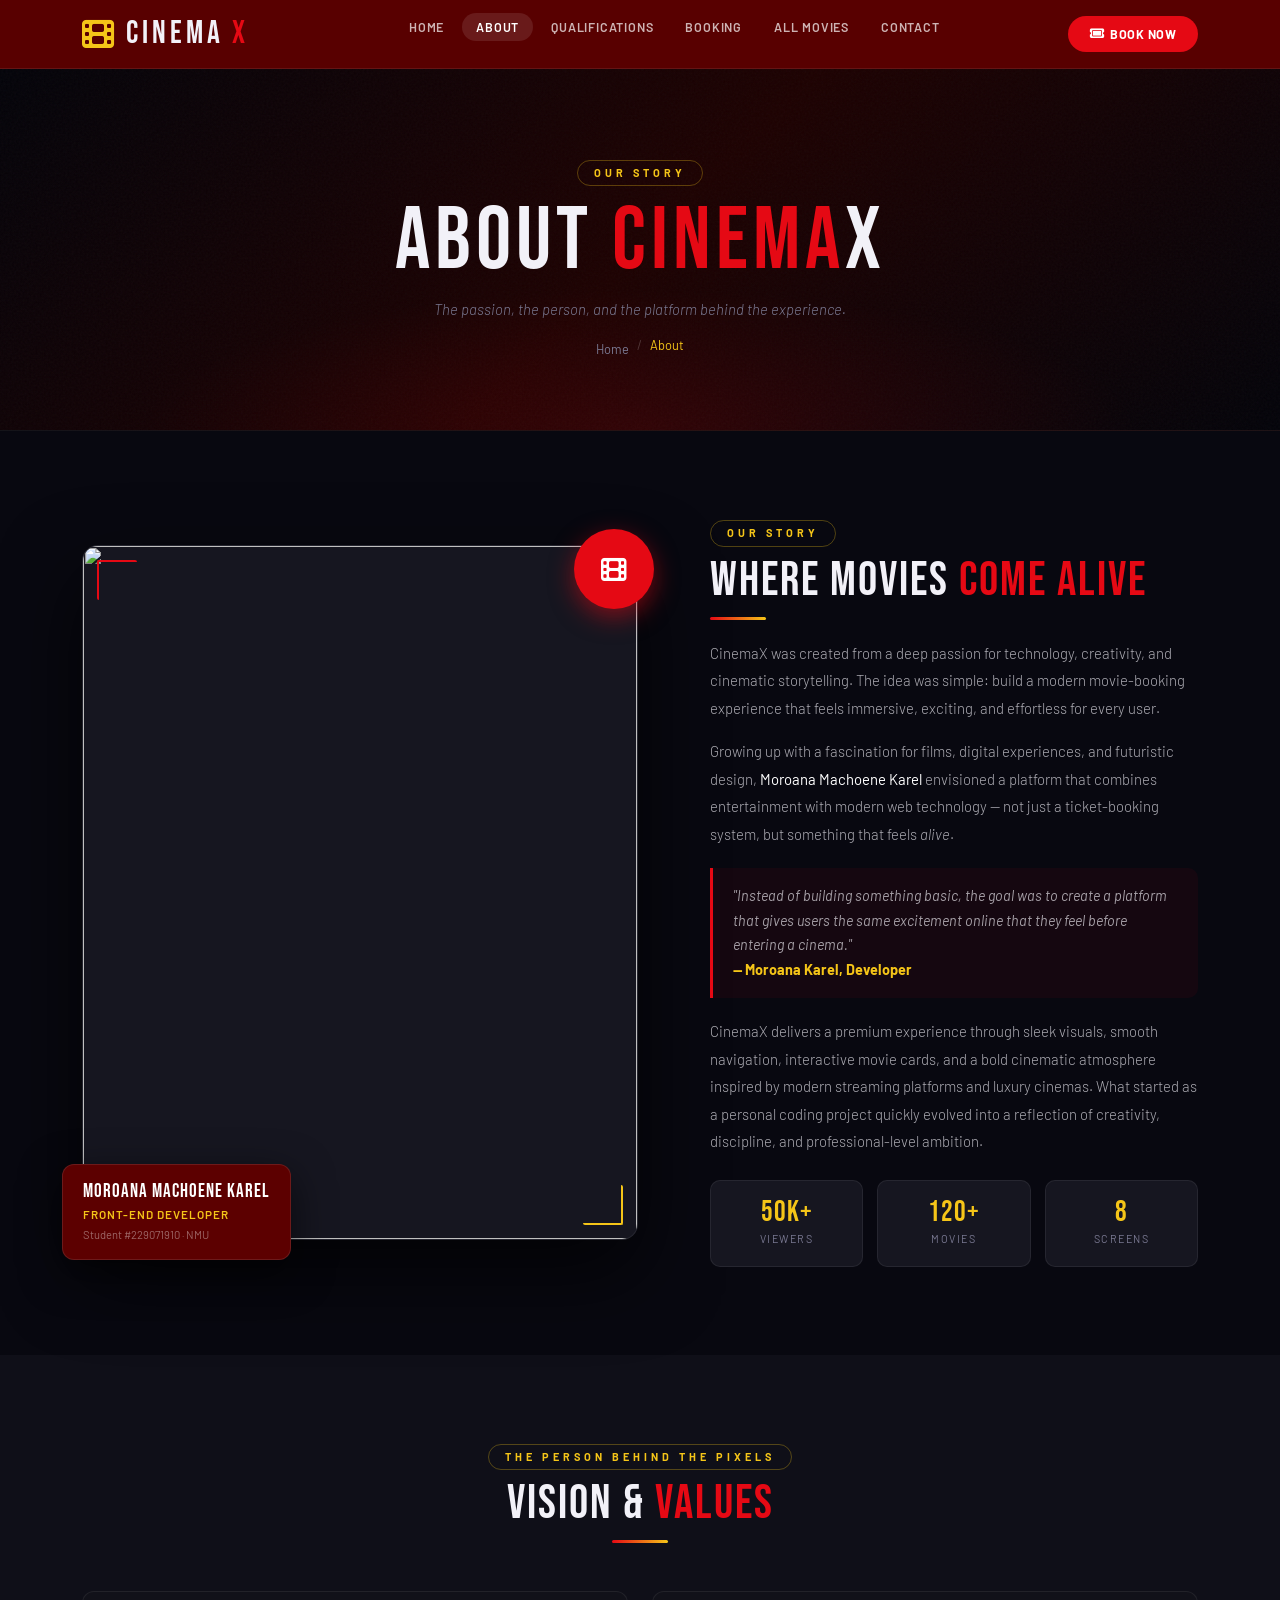
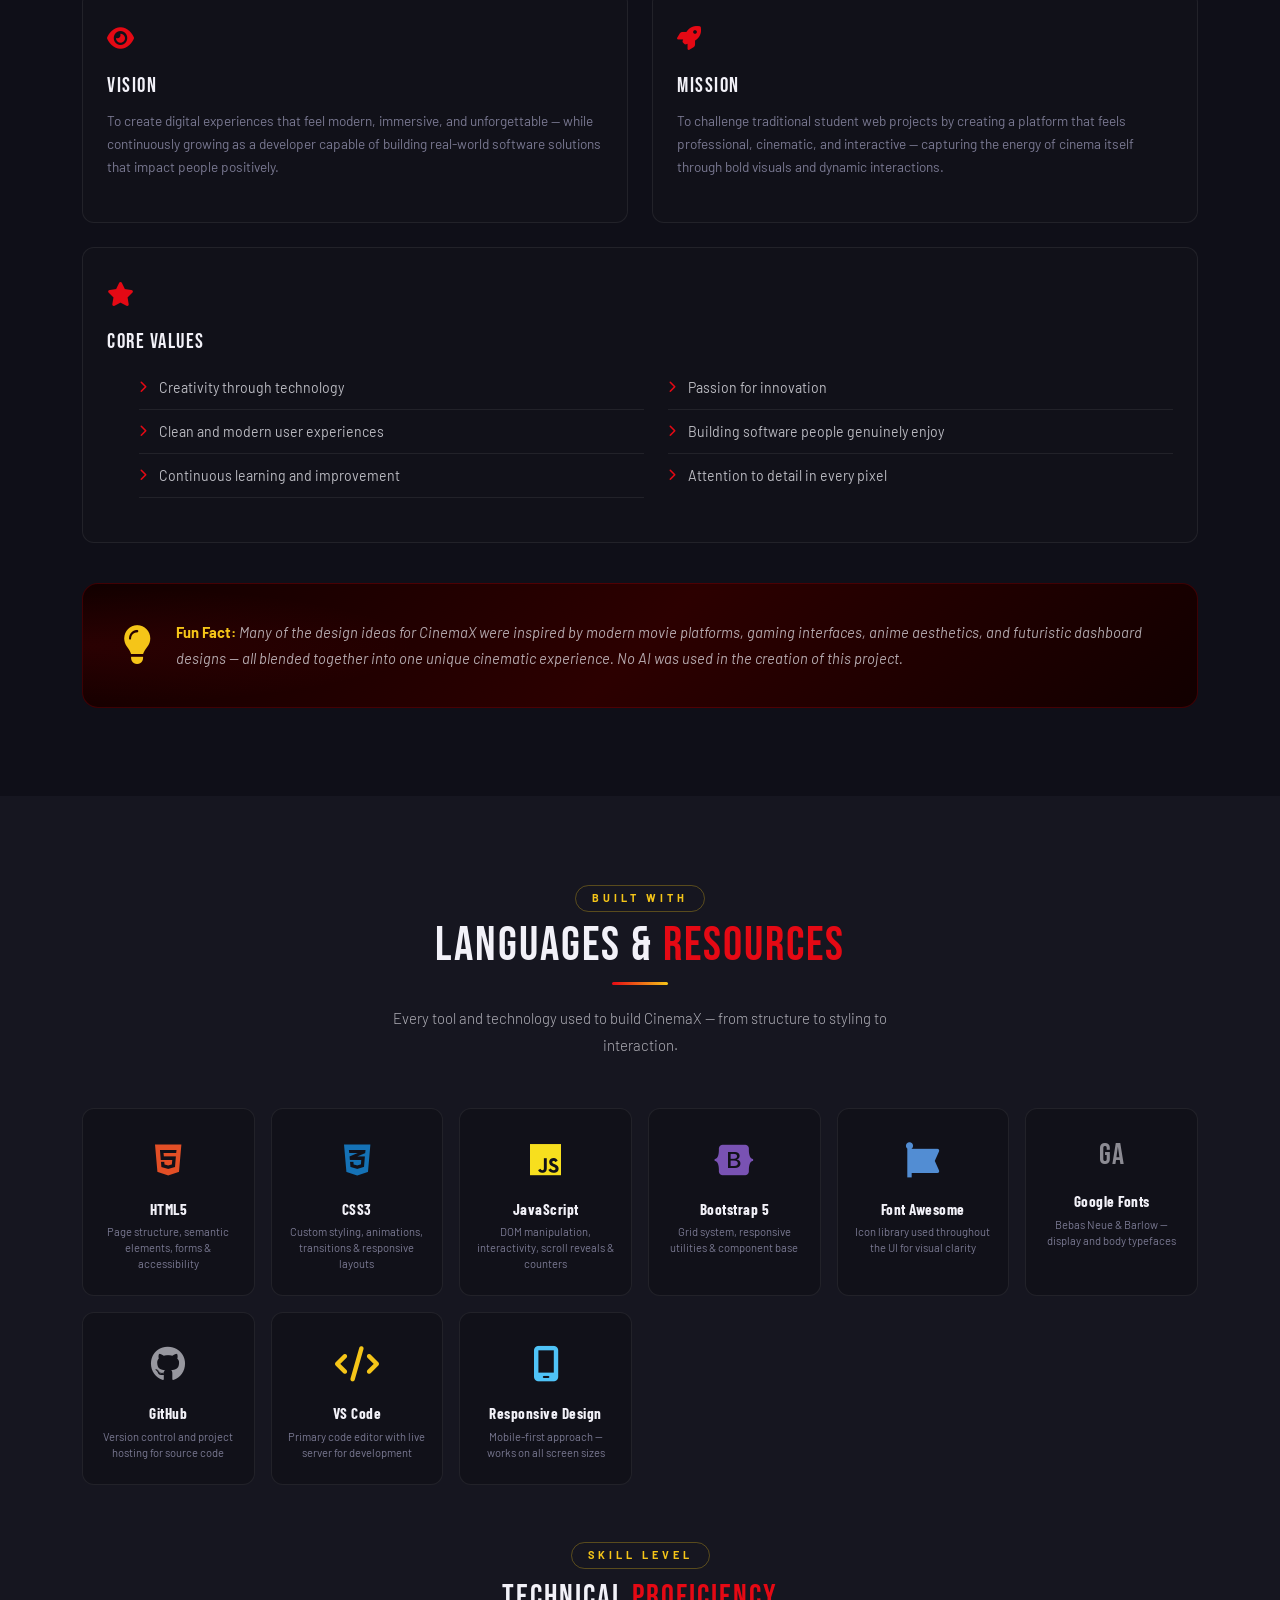
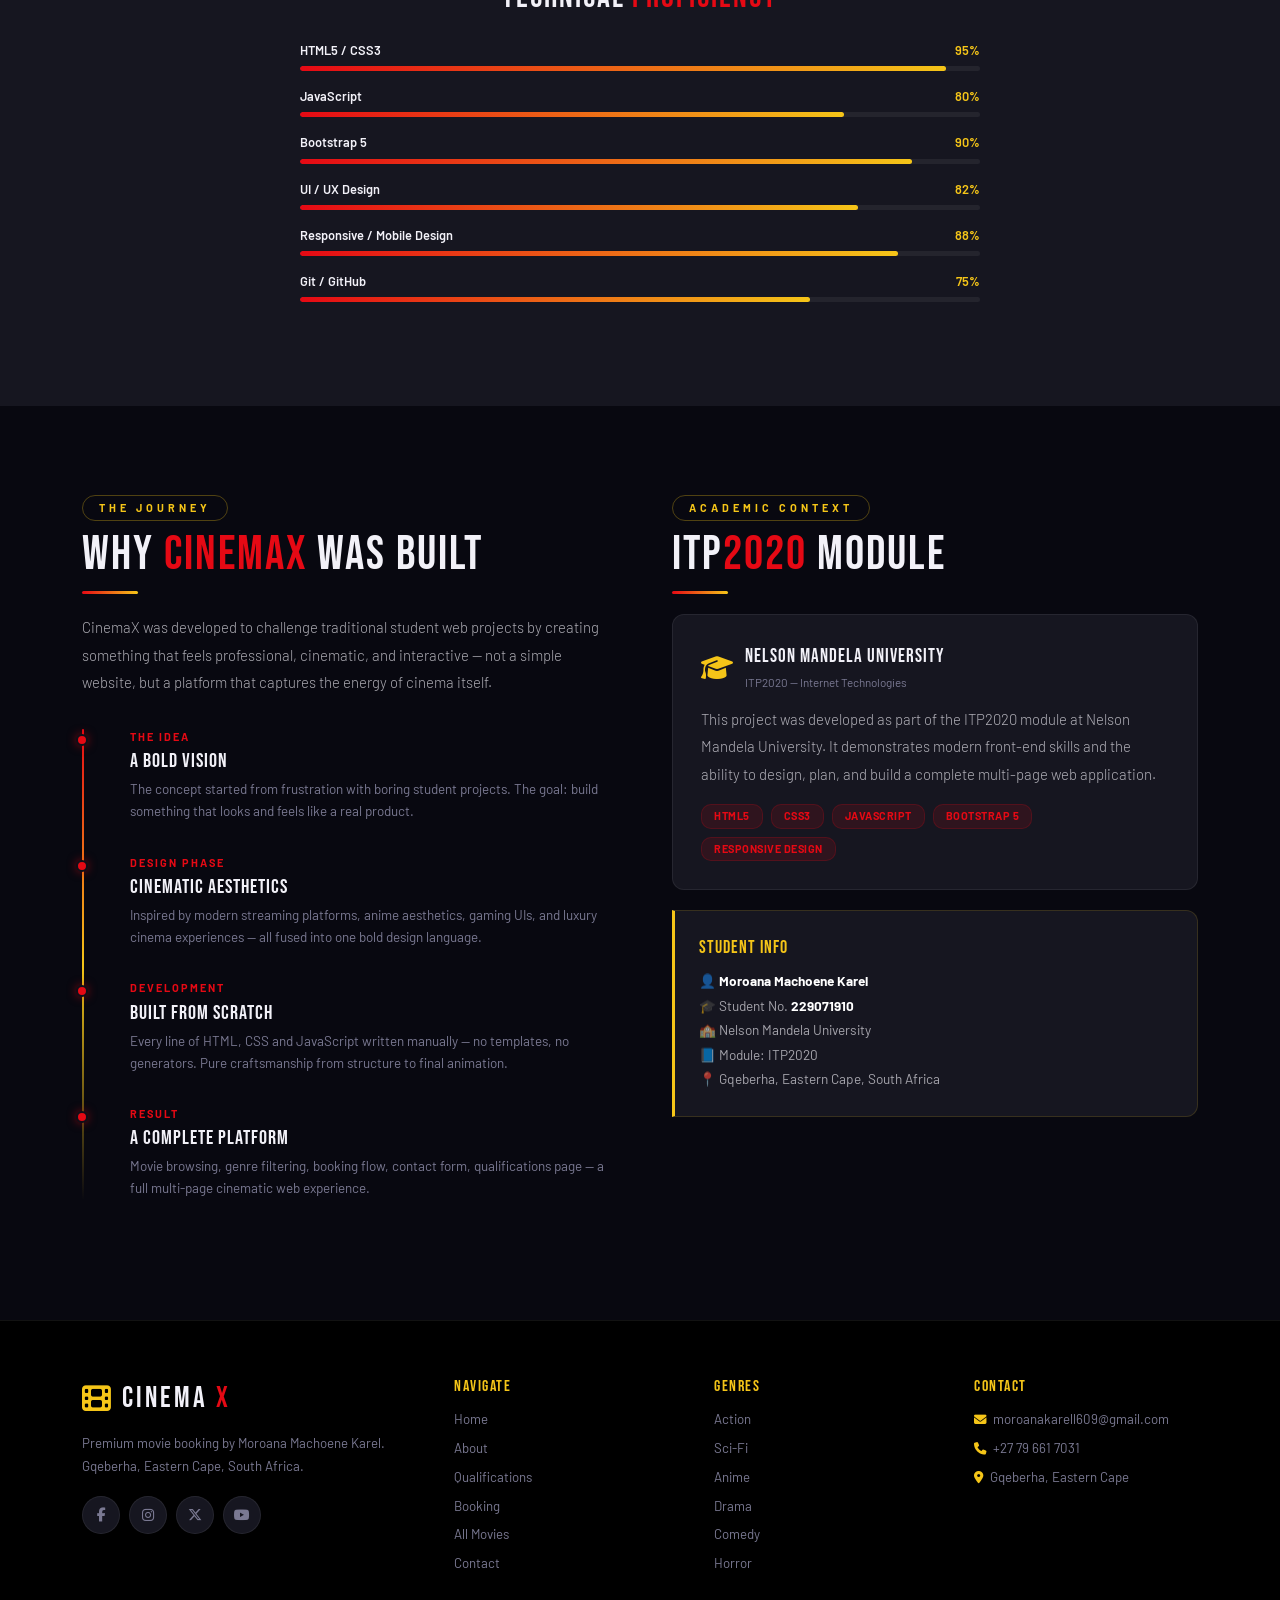
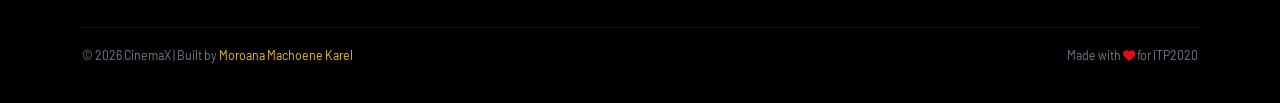
==== about.html @ eca74ed7 "Create about.html" ====
<!DOCTYPE html>
<html lang="en">
<head>
    <meta charset="UTF-8" />
    <meta name="viewport" content="width=device-width, initial-scale=1.0" />
    <title>About – CinemaX</title>
    <meta name="description" content="About CinemaX and developer Moroana Machoene Karel." />

    <link href="https://cdn.jsdelivr.net/npm/bootstrap@5.3.3/dist/css/bootstrap.min.css" rel="stylesheet" />
    <link rel="stylesheet" href="https://cdnjs.cloudflare.com/ajax/libs/font-awesome/6.5.0/css/all.min.css" />
    <link href="https://fonts.googleapis.com/css2?family=Bebas+Neue&family=Barlow:ital,wght@0,300;0,400;0,500;0,600;0,700;1,300&family=Barlow+Condensed:wght@400;600;700;800&display=swap" rel="stylesheet" />
    <link rel="stylesheet" href="css/style.css" />

    <style>
              /* ═══════════════════════════════════════════
           TOKENS — matches index + listedMovies
        ═══════════════════════════════════════════ */
              :root {
                  --red: #e50914;
                  --red-dim: #9b0610;
                  --maroon: #5c0000;
                  --gold: #f5c518;
                  --bg: #080810;
                  --bg2: #0f0f18;
                  --bg3: #161620;
                  --card: #111119;
                  --text: #f2f1f8;
                  --muted: #7a7992;
                  --border: rgba(255,255,255,.07);
                  --head: 'Bebas Neue', sans-serif;
                  --body: 'Barlow', sans-serif;
                  --cond: 'Barlow Condensed', sans-serif;
              }

              *, *::before, *::after {
                  box-sizing: border-box;
                  margin: 0;
                  padding: 0;
              }

              html {
                  scroll-behavior: smooth;
              }

              body {
                  background: var(--bg);
                  color: var(--text);
                  font-family: var(--body);
                  overflow-x: hidden;
              }

              img {
                  display: block;
                  max-width: 100%;
              }

              a {
                  text-decoration: none;
                  color: inherit;
              }

              ::-webkit-scrollbar {
                  width: 5px;
              }

              ::-webkit-scrollbar-track {
                  background: var(--bg);
              }

              ::-webkit-scrollbar-thumb {
                  background: var(--red);
                  border-radius: 3px;
              }

              /* ═══════════════════════════════════════════
           PAGE LOADER — cinematic film reel opening
        ═══════════════════════════════════════════ */
              .loader {
                  position: fixed;
                  inset: 0;
                  z-index: 9999;
                  background: #000;
                  display: flex;
                  flex-direction: column;
                  align-items: center;
                  justify-content: center;
                  gap: 28px;
                  transition: opacity .6s ease, visibility .6s ease;
              }

                  .loader.hide {
                      opacity: 0;
                      visibility: hidden;
                  }

              /* Film reel split — two curtains opening like a cinema */
              .loader-curtain-left,
              .loader-curtain-right {
                  position: absolute;
                  top: 0;
                  bottom: 0;
                  width: 50%;
                  background: #0a0000;
                  transition: transform 1s cubic-bezier(.77,0,.18,1) .8s;
              }

              .loader-curtain-left {
                  left: 0;
              }

              .loader-curtain-right {
                  right: 0;
                  transform: scaleX(1);
                  transform-origin: right;
              }

              .loader.hide .loader-curtain-left {
                  transform: translateX(-100%);
              }

              .loader.hide .loader-curtain-right {
                  transform: translateX(100%);
              }

              /* red stripe across middle */
              .loader-stripe {
                  position: absolute;
                  top: 50%;
                  left: 0;
                  right: 0;
                  height: 2px;
                  background: var(--red);
                  transform: translateY(-50%) scaleX(0);
                  transform-origin: center;
                  animation: stripeExpand .5s ease .2s forwards;
              }

              @keyframes stripeExpand {
                  to {
                      transform: translateY(-50%) scaleX(1);
                  }
              }

              .loader-content {
                  position: relative;
                  z-index: 2;
                  text-align: center;
              }

              /* Film strip holes decorative */
              .film-holes {
                  display: flex;
                  gap: 10px;
                  justify-content: center;
                  margin-bottom: 20px;
                  animation: holesIn .5s ease .1s both;
              }

              @keyframes holesIn {
                  from {
                      opacity: 0;
                      transform: translateY(-10px)
                  }

                  to {
                      opacity: 1;
                      transform: translateY(0)
                  }
              }

              .hole {
                  width: 14px;
                  height: 14px;
                  border-radius: 3px;
                  border: 2px solid rgba(255,255,255,.25);
                  background: transparent;
                  animation: holePulse 1.2s ease-in-out infinite alternate;
              }

                  .hole:nth-child(2) {
                      animation-delay: .15s;
                  }

                  .hole:nth-child(3) {
                      animation-delay: .3s;
                  }

                  .hole:nth-child(4) {
                      animation-delay: .45s;
                  }

                  .hole:nth-child(5) {
                      animation-delay: .6s;
                  }

              @keyframes holePulse {
                  to {
                      border-color: rgba(229,9,20,.7);
                      background: rgba(229,9,20,.08);
                  }
              }

              .loader-logo {
                  font-family: var(--head);
                  font-size: clamp(3rem, 10vw, 6rem);
                  letter-spacing: 8px;
                  color: #fff;
                  line-height: 1;
                  animation: logoIn .6s ease .3s both;
              }

                  .loader-logo .x {
                      color: var(--red);
                  }

              @keyframes logoIn {
                  from {
                      opacity: 0;
                      transform: scale(.85)
                  }

                  to {
                      opacity: 1;
                      transform: scale(1)
                  }
              }

              .loader-sub {
                  font-family: var(--cond);
                  font-size: .85rem;
                  letter-spacing: 5px;
                  text-transform: uppercase;
                  color: rgba(255,255,255,.35);
                  margin-top: 10px;
                  animation: logoIn .6s ease .45s both;
              }

              /* progress bar */
              .loader-bar {
                  width: 200px;
                  height: 2px;
                  background: rgba(255,255,255,.1);
                  border-radius: 2px;
                  overflow: hidden;
                  animation: logoIn .4s ease .5s both;
              }

              .loader-bar-fill {
                  height: 100%;
                  width: 0;
                  background: var(--red);
                  border-radius: 2px;
                  animation: barFill 1.4s ease .5s forwards;
              }

              @keyframes barFill {
                  to {
                      width: 100%;
                  }
              }

              .loader-pct {
                  font-family: var(--head);
                  font-size: .9rem;
                  letter-spacing: 3px;
                  color: rgba(255,255,255,.4);
                  margin-top: 8px;
                  animation: logoIn .4s ease .5s both;
              }

              /* ═══════════════════════════════════════════
           NAVBAR
        ═══════════════════════════════════════════ */
              .cx-nav {
                  position: sticky;
                  top: 0;
                  z-index: 900;
                  background: rgba(92,0,0,.96);
                  backdrop-filter: blur(14px);
                  border-bottom: 1px solid rgba(255,255,255,.08);
                  padding: 10px 0;
              }

                  .cx-nav .container {
                      display: flex;
                      align-items: center;
                      justify-content: space-between;
                  }

              .cx-brand {
                  font-family: var(--head);
                  font-size: 2rem;
                  letter-spacing: 4px;
                  display: flex;
                  align-items: center;
                  gap: 8px;
              }

                  .cx-brand i {
                      color: var(--gold);
                  }

                  .cx-brand .x {
                      color: var(--red);
                  }

              .cx-links {
                  display: flex;
                  gap: 4px;
                  list-style: none;
              }

                  .cx-links a {
                      font-size: .78rem;
                      font-weight: 600;
                      letter-spacing: .8px;
                      text-transform: uppercase;
                      color: rgba(255,255,255,.7);
                      padding: 7px 14px;
                      border-radius: 20px;
                      transition: .2s;
                  }

                      .cx-links a:hover, .cx-links a.active {
                          color: #fff;
                          background: rgba(255,255,255,.1);
                      }

              .btn-booknow {
                  background: var(--red);
                  color: #fff;
                  border: none;
                  padding: 9px 22px;
                  border-radius: 22px;
                  font-weight: 700;
                  font-size: .78rem;
                  letter-spacing: .5px;
                  text-transform: uppercase;
                  transition: .2s;
                  cursor: pointer;
                  font-family: var(--body);
                  display: inline-flex;
                  align-items: center;
                  gap: 6px;
              }

                  .btn-booknow:hover {
                      background: var(--red-dim);
                      transform: translateY(-2px);
                      box-shadow: 0 6px 20px rgba(229,9,20,.4);
                  }

              .hamburger {
                  display: none;
                  flex-direction: column;
                  gap: 5px;
                  background: none;
                  border: none;
                  cursor: pointer;
                  padding: 4px;
              }

                  .hamburger span {
                      width: 22px;
                      height: 2px;
                      background: #fff;
                      border-radius: 2px;
                      display: block;
                      transition: .3s;
                  }

                  .hamburger.open span:nth-child(1) {
                      transform: translateY(7px) rotate(45deg);
                  }

                  .hamburger.open span:nth-child(2) {
                      opacity: 0;
                  }

                  .hamburger.open span:nth-child(3) {
                      transform: translateY(-7px) rotate(-45deg);
                  }

              .mob-drawer {
                  display: none;
                  position: fixed;
                  inset: 0;
                  z-index: 850;
                  background: rgba(5,5,10,.97);
                  backdrop-filter: blur(10px);
                  flex-direction: column;
                  align-items: center;
                  justify-content: center;
                  gap: 28px;
              }

                  .mob-drawer.open {
                      display: flex;
                  }

                  .mob-drawer a {
                      font-family: var(--head);
                      font-size: 2.4rem;
                      letter-spacing: 4px;
                      color: rgba(255,255,255,.85);
                      transition: .2s;
                  }

                      .mob-drawer a:hover {
                          color: var(--gold);
                      }

              .mob-close {
                  position: absolute;
                  top: 22px;
                  right: 22px;
                  background: none;
                  border: none;
                  color: rgba(255,255,255,.5);
                  font-size: 1.4rem;
                  cursor: pointer;
              }

              /* ═══════════════════════════════════════════
           PAGE HERO — "About" header
        ═══════════════════════════════════════════ */
              .page-hero {
                  position: relative;
                  padding: 90px 0 70px;
                  text-align: center;
                  overflow: hidden;
                  background: linear-gradient(135deg, #020208 0%, #1c0000 50%, #020208 100%);
                  border-bottom: 1px solid var(--border);
              }

                  .page-hero::before {
                      content: '';
                      position: absolute;
                      inset: 0;
                      background: radial-gradient(ellipse 60% 60% at 50% 100%, rgba(229,9,20,.12) 0%, transparent 65%);
                  }
                  /* animated grain */
                  .page-hero::after {
                      content: '';
                      position: absolute;
                      inset: 0;
                      z-index: 0;
                      pointer-events: none;
                      background-image: url("data:image/svg+xml,%3Csvg viewBox='0 0 200 200' xmlns='http://www.w3.org/2000/svg'%3E%3Cfilter id='n'%3E%3CfeTurbulence type='fractalNoise' baseFrequency='0.85' numOctaves='4' stitchTiles='stitch'/%3E%3C/filter%3E%3Crect width='100%25' height='100%25' filter='url(%23n)' opacity='0.04'/%3E%3C/svg%3E");
                      animation: grain .8s steps(2) infinite;
                  }

              @keyframes grain {
                  0%,100% {
                      transform: translate(0,0)
                  }

                  25% {
                      transform: translate(-2px,1px)
                  }

                  50% {
                      transform: translate(2px,-1px)
                  }

                  75% {
                      transform: translate(-1px,2px)
                  }
              }

              .page-hero .container {
                  position: relative;
                  z-index: 1;
              }

              .ph-tag {
                  display: inline-block;
                  font-size: .68rem;
                  font-weight: 700;
                  letter-spacing: 4px;
                  text-transform: uppercase;
                  color: var(--gold);
                  border: 1px solid rgba(245,197,24,.3);
                  padding: 4px 16px;
                  border-radius: 20px;
                  margin-bottom: 14px;
              }

              .ph-title {
                  font-family: var(--head);
                  font-size: clamp(3rem,7vw,5.5rem);
                  letter-spacing: 5px;
                  line-height: .95;
                  margin-bottom: 14px;
              }

                  .ph-title span {
                      color: var(--red);
                  }

              .ph-sub {
                  color: var(--muted);
                  font-size: .93rem;
                  font-style: italic;
                  font-weight: 300;
              }

              .breadcrumb {
                  justify-content: center;
                  background: transparent;
                  margin: 14px 0 0;
              }

              .breadcrumb-item a {
                  color: var(--muted);
                  font-size: .8rem;
              }

              .breadcrumb-item.active {
                  color: var(--gold);
                  font-size: .8rem;
              }

              .breadcrumb-item + .breadcrumb-item::before {
                  color: rgba(255,255,255,.2);
              }

              /* ═══════════════════════════════════════════
           SHARED SECTION HELPERS
        ═══════════════════════════════════════════ */
              .sec {
                  padding: 88px 0;
              }

              .sec-alt {
                  background: var(--bg2);
              }

              .sec-dark {
                  background: var(--bg3);
              }

              .sec-tag {
                  display: inline-block;
                  font-size: .68rem;
                  font-weight: 700;
                  letter-spacing: 4px;
                  text-transform: uppercase;
                  color: var(--gold);
                  border: 1px solid rgba(245,197,24,.3);
                  padding: 4px 16px;
                  border-radius: 20px;
                  margin-bottom: 10px;
              }

              .sec-title {
                  font-family: var(--head);
                  font-size: clamp(2rem,4vw,3rem);
                  letter-spacing: 2px;
                  line-height: 1;
                  margin-bottom: 10px;
              }

                  .sec-title .red {
                      color: var(--red);
                  }

              .sec-line {
                  width: 56px;
                  height: 3px;
                  background: linear-gradient(90deg, var(--red), var(--gold));
                  border-radius: 2px;
                  margin: 12px 0 20px;
              }

                  .sec-line.center {
                      margin: 12px auto 20px;
                  }

              .body-text {
                  color: rgba(242,241,248,.7);
                  font-size: .93rem;
                  line-height: 1.85;
                  font-weight: 300;
              }

                  .body-text + .body-text {
                      margin-top: 14px;
                  }

              /* scroll reveal */
              .reveal {
                  opacity: 0;
                  transform: translateY(32px);
                  transition: opacity .7s ease, transform .7s ease;
              }

                  .reveal.in {
                      opacity: 1;
                      transform: translateY(0);
                  }

              .d1 {
                  transition-delay: .1s;
              }

              .d2 {
                  transition-delay: .2s;
              }

              .d3 {
                  transition-delay: .3s;
              }

              .d4 {
                  transition-delay: .4s;
              }

              /* ═══════════════════════════════════════════
           ABOUT GRID — story section
        ═══════════════════════════════════════════ */
              .about-grid {
                  display: grid;
                  grid-template-columns: 1fr 1fr;
                  gap: 72px;
                  align-items: center;
              }

              /* photo side */
              .photo-wrap {
                  position: relative;
              }

              .photo-frame {
                  position: relative;
                  border-radius: 16px;
                  overflow: hidden;
                  aspect-ratio: 4/5;
                  background: var(--bg3);
                  border: 1px solid var(--border);
                  box-shadow: 0 32px 80px rgba(0,0,0,.7);
              }

                  .photo-frame img {
                      width: 100%;
                      height: 100%;
                      object-fit: cover;
                      object-position: top center;
                  }
                  /* decorative corner accents */
                  .photo-frame::before {
                      content: '';
                      position: absolute;
                      top: 14px;
                      left: 14px;
                      width: 40px;
                      height: 40px;
                      border-top: 2px solid var(--red);
                      border-left: 2px solid var(--red);
                      z-index: 2;
                      border-radius: 2px;
                  }

                  .photo-frame::after {
                      content: '';
                      position: absolute;
                      bottom: 14px;
                      right: 14px;
                      width: 40px;
                      height: 40px;
                      border-bottom: 2px solid var(--gold);
                      border-right: 2px solid var(--gold);
                      z-index: 2;
                      border-radius: 2px;
                  }
              /* name card overlapping bottom */
              .photo-namecard {
                  position: absolute;
                  bottom: -20px;
                  left: -20px;
                  background: var(--maroon);
                  border: 1px solid rgba(255,255,255,.1);
                  border-radius: 12px;
                  padding: 16px 20px;
                  box-shadow: 0 12px 40px rgba(0,0,0,.6);
                  min-width: 200px;
              }

                  .photo-namecard .nc-name {
                      font-family: var(--head);
                      font-size: 1.2rem;
                      letter-spacing: 1px;
                      color: #fff;
                      line-height: 1.1;
                  }

                  .photo-namecard .nc-role {
                      font-size: .73rem;
                      color: var(--gold);
                      font-weight: 600;
                      letter-spacing: 1px;
                      text-transform: uppercase;
                      margin-top: 4px;
                  }

                  .photo-namecard .nc-student {
                      font-size: .7rem;
                      color: rgba(255,255,255,.4);
                      margin-top: 3px;
                  }

              /* floating badge top-right of photo */
              .photo-badge {
                  position: absolute;
                  top: -16px;
                  right: -16px;
                  width: 80px;
                  height: 80px;
                  border-radius: 50%;
                  background: var(--red);
                  display: flex;
                  flex-direction: column;
                  align-items: center;
                  justify-content: center;
                  box-shadow: 0 8px 24px rgba(229,9,20,.5);
                  animation: badgeSpin 12s linear infinite;
              }

              @keyframes badgeSpin {
                  to {
                      transform: rotate(360deg);
                  }
              }

              .photo-badge i {
                  font-size: 1.6rem;
                  color: #fff;
              }

              /* ═══════════════════════════════════════════
           STORY TEXT
        ═══════════════════════════════════════════ */
              .story-quote {
                  background: rgba(229,9,20,.06);
                  border-left: 3px solid var(--red);
                  padding: 16px 20px;
                  border-radius: 0 10px 10px 0;
                  margin: 20px 0;
                  font-style: italic;
                  color: rgba(242,241,248,.65);
                  font-size: .9rem;
                  line-height: 1.7;
              }

                  .story-quote strong {
                      color: var(--gold);
                      font-style: normal;
                  }

              /* stat mini-cards */
              .stat-row {
                  display: grid;
                  grid-template-columns: repeat(3,1fr);
                  gap: 14px;
                  margin-top: 24px;
              }

              .stat-mini {
                  background: var(--bg3);
                  border: 1px solid var(--border);
                  border-radius: 10px;
                  padding: 18px 14px;
                  text-align: center;
                  transition: .25s;
              }

                  .stat-mini:hover {
                      border-color: rgba(229,9,20,.35);
                      transform: translateY(-3px);
                  }

                  .stat-mini .num {
                      font-family: var(--head);
                      font-size: 1.8rem;
                      color: var(--gold);
                      letter-spacing: 1px;
                      line-height: 1;
                  }

                  .stat-mini .lbl {
                      font-size: .67rem;
                      text-transform: uppercase;
                      letter-spacing: 1.5px;
                      color: var(--muted);
                      margin-top: 4px;
                  }

              /* ═══════════════════════════════════════════
           VISION / VALUES
        ═══════════════════════════════════════════ */
              .vision-grid {
                  display: grid;
                  grid-template-columns: 1fr 1fr;
                  gap: 24px;
              }

              .vision-card {
                  background: var(--card);
                  border: 1px solid var(--border);
                  border-radius: 12px;
                  padding: 28px 24px;
                  transition: .3s;
                  position: relative;
                  overflow: hidden;
              }

                  .vision-card::before {
                      content: '';
                      position: absolute;
                      top: 0;
                      left: 0;
                      right: 0;
                      height: 2px;
                      background: linear-gradient(90deg, var(--red), var(--gold));
                      transform: scaleX(0);
                      transform-origin: left;
                      transition: transform .4s ease;
                  }

                  .vision-card:hover {
                      border-color: rgba(229,9,20,.3);
                      transform: translateY(-4px);
                  }

                      .vision-card:hover::before {
                          transform: scaleX(1);
                      }

              .vc-icon {
                  font-size: 1.5rem;
                  color: var(--red);
                  margin-bottom: 14px;
              }

              .vc-title {
                  font-family: var(--head);
                  font-size: 1.3rem;
                  letter-spacing: 1.5px;
                  margin-bottom: 8px;
              }

              .vc-text {
                  color: var(--muted);
                  font-size: .85rem;
                  line-height: 1.7;
              }

              /* values list */
              .values-list {
                  list-style: none;
              }

                  .values-list li {
                      padding: 11px 0;
                      border-bottom: 1px solid var(--border);
                      font-size: .88rem;
                      color: rgba(242,241,248,.75);
                      display: flex;
                      align-items: center;
                      gap: 12px;
                      transition: .2s;
                  }

                      .values-list li:last-child {
                          border-bottom: none;
                      }

                      .values-list li:hover {
                          color: var(--text);
                          padding-left: 6px;
                      }

                      .values-list li i {
                          color: var(--red);
                          font-size: .75rem;
                          flex-shrink: 0;
                      }

              /* ═══════════════════════════════════════════
           TECH STACK — tools used
        ═══════════════════════════════════════════ */
              .tech-grid {
                  display: grid;
                  grid-template-columns: repeat(auto-fill, minmax(150px,1fr));
                  gap: 16px;
              }

              .tech-card {
                  background: var(--card);
                  border: 1px solid var(--border);
                  border-radius: 12px;
                  padding: 24px 16px;
                  text-align: center;
                  transition: .3s;
                  cursor: default;
              }

                  .tech-card:hover {
                      border-color: rgba(245,197,24,.3);
                      transform: translateY(-5px);
                      box-shadow: 0 12px 32px rgba(0,0,0,.5);
                  }

                      .tech-card:hover .tech-icon {
                          color: var(--gold);
                      }

              .tech-icon {
                  font-size: 2.2rem;
                  margin-bottom: 12px;
                  color: rgba(242,241,248,.55);
                  transition: .3s;
              }

              .tech-name {
                  font-family: var(--cond);
                  font-size: .95rem;
                  font-weight: 700;
                  letter-spacing: .5px;
                  margin-bottom: 4px;
              }

              .tech-desc {
                  font-size: .7rem;
                  color: var(--muted);
                  line-height: 1.4;
              }

              /* skill bars */
              .skill-item {
                  margin-bottom: 16px;
              }

              .skill-top {
                  display: flex;
                  justify-content: space-between;
                  font-size: .8rem;
                  font-weight: 600;
                  margin-bottom: 6px;
              }

                  .skill-top span:last-child {
                      color: var(--gold);
                  }

              .skill-track {
                  background: rgba(255,255,255,.06);
                  border-radius: 4px;
                  height: 5px;
                  overflow: hidden;
              }

              .skill-fill {
                  height: 100%;
                  background: linear-gradient(90deg, var(--red), var(--gold));
                  border-radius: 4px;
                  width: 0;
                  transition: width 1.4s cubic-bezier(.4,0,.2,1);
              }

              /* ═══════════════════════════════════════════
           TIMELINE — why CinemaX
        ═══════════════════════════════════════════ */
              .timeline {
                  position: relative;
                  padding-left: 28px;
              }

                  .timeline::before {
                      content: '';
                      position: absolute;
                      left: 0;
                      top: 0;
                      bottom: 0;
                      width: 2px;
                      background: linear-gradient(to bottom, var(--red), var(--gold), transparent);
                      border-radius: 2px;
                  }

              .tl-item {
                  position: relative;
                  margin-bottom: 32px;
                  padding-left: 20px;
              }

              .tl-dot {
                  position: absolute;
                  left: -34px;
                  top: 5px;
                  width: 12px;
                  height: 12px;
                  background: var(--red);
                  border-radius: 50%;
                  border: 2px solid var(--bg2);
                  box-shadow: 0 0 10px rgba(229,9,20,.5);
              }

              .tl-label {
                  font-size: .68rem;
                  font-weight: 700;
                  color: var(--red);
                  letter-spacing: 2px;
                  text-transform: uppercase;
                  margin-bottom: 4px;
              }

              .tl-item h4 {
                  font-family: var(--head);
                  font-size: 1.25rem;
                  letter-spacing: 1px;
                  margin-bottom: 5px;
              }

              .tl-item p {
                  color: var(--muted);
                  font-size: .84rem;
                  line-height: 1.65;
              }

              /* ═══════════════════════════════════════════
           FUN FACT BANNER
        ═══════════════════════════════════════════ */
              .fun-fact {
                  background: linear-gradient(135deg, #120000 0%, #2c0000 50%, #120000 100%);
                  border: 1px solid rgba(229,9,20,.2);
                  border-radius: 16px;
                  padding: 36px 40px;
                  position: relative;
                  overflow: hidden;
                  margin-top: 40px;
              }

                  .fun-fact::before {
                      content: '';
                      position: absolute;
                      inset: 0;
                      background: radial-gradient(ellipse 50% 80% at 0% 50%, rgba(229,9,20,.1), transparent 60%);
                  }

              .fun-fact-inner {
                  position: relative;
                  z-index: 1;
                  display: flex;
                  align-items: center;
                  gap: 24px;
              }

              .fun-fact i {
                  font-size: 2.4rem;
                  color: var(--gold);
                  flex-shrink: 0;
              }

              .fun-fact p {
                  color: rgba(242,241,248,.7);
                  font-size: .92rem;
                  line-height: 1.75;
                  font-style: italic;
                  margin: 0;
              }

              .fun-fact strong {
                  color: var(--gold);
                  font-style: normal;
              }

              /* ═══════════════════════════════════════════
           FOOTER
        ═══════════════════════════════════════════ */
              .cx-footer {
                  background: #000;
                  border-top: 1px solid var(--border);
                  padding: 56px 0 22px;
              }

              .footer-grid {
                  display: grid;
                  grid-template-columns: 1.5fr 1fr 1fr 1fr;
                  gap: 36px;
                  margin-bottom: 44px;
              }

              .footer-brand {
                  font-family: var(--head);
                  font-size: 1.8rem;
                  letter-spacing: 3px;
                  margin-bottom: 12px;
                  display: flex;
                  align-items: center;
                  gap: 8px;
              }

                  .footer-brand i {
                      color: var(--gold);
                  }

                  .footer-brand .x {
                      color: var(--red);
                  }

              .footer-desc {
                  color: var(--muted);
                  font-size: .83rem;
                  line-height: 1.75;
                  margin-bottom: 18px;
              }

              .footer-socials {
                  display: flex;
                  gap: 9px;
              }

                  .footer-socials a {
                      background: var(--bg3);
                      border: 1px solid var(--border);
                      color: var(--muted);
                      width: 38px;
                      height: 38px;
                      border-radius: 50%;
                      display: flex;
                      align-items: center;
                      justify-content: center;
                      font-size: .88rem;
                      transition: .2s;
                  }

                      .footer-socials a:hover {
                          background: var(--red);
                          border-color: var(--red);
                          color: #fff;
                      }

              .footer-col h5 {
                  font-family: var(--head);
                  font-size: 1rem;
                  letter-spacing: 1.5px;
                  color: var(--gold);
                  margin-bottom: 14px;
                  text-transform: uppercase;
              }

              .footer-col a {
                  display: block;
                  color: var(--muted);
                  font-size: .83rem;
                  margin-bottom: 9px;
                  transition: .2s;
              }

                  .footer-col a:hover {
                      color: #fff;
                      padding-left: 4px;
                  }

              .footer-bottom {
                  border-top: 1px solid var(--border);
                  padding-top: 18px;
                  display: flex;
                  justify-content: space-between;
                  align-items: center;
                  flex-wrap: wrap;
                  gap: 8px;
              }

                  .footer-bottom p {
                      color: var(--muted);
                      font-size: .77rem;
                  }

                  .footer-bottom span {
                      color: var(--gold);
                  }

              /* back to top */
              .back-to-top {
                  position: fixed;
                  bottom: 28px;
                  right: 28px;
                  z-index: 500;
                  background: var(--red);
                  color: #fff;
                  border: none;
                  width: 46px;
                  height: 46px;
                  border-radius: 50%;
                  font-size: .95rem;
                  cursor: pointer;
                  opacity: 0;
                  pointer-events: none;
                  transition: .3s;
                  box-shadow: 0 4px 18px rgba(229,9,20,.4);
                  display: flex;
                  align-items: center;
                  justify-content: center;
              }

                  .back-to-top.show {
                      opacity: 1;
                      pointer-events: all;
                  }

                  .back-to-top:hover {
                      transform: translateY(-3px);
                  }

              /* ═══════════════════════════════════════════
           RESPONSIVE
        ═══════════════════════════════════════════ */
              @media (max-width: 1024px) {
                  .about-grid {
                      grid-template-columns: 1fr;
                      gap: 48px;
                  }

                  .vision-grid {
                      grid-template-columns: 1fr;
                  }

                  .footer-grid {
                      grid-template-columns: 1fr 1fr;
                  }
              }

              @media (max-width: 768px) {
                  .cx-links, .btn-booknow {
                      display: none;
                  }

                  .hamburger {
                      display: flex;
                  }

                  .stat-row {
                      grid-template-columns: 1fr 1fr;
                  }

                  .tech-grid {
                      grid-template-columns: repeat(3,1fr);
                  }

                  .fun-fact-inner {
                      flex-direction: column;
                      text-align: center;
                  }

                  .footer-grid {
                      grid-template-columns: 1fr;
                  }
              }

              @media (max-width: 480px) {
                  .tech-grid {
                      grid-template-columns: repeat(2,1fr);
                  }

                  .stat-row {
                      grid-template-columns: repeat(3,1fr);
                  }
              }
    </style>
</head>
<body>

    <!-- ═══════════ PAGE LOADER ═══════════ -->
    <div class="loader" id="loader">
        <div class="loader-curtain-left"></div>
        <div class="loader-curtain-right"></div>
        <div class="loader-stripe"></div>
        <div class="loader-content">
            <div class="film-holes">
                <div class="hole"></div><div class="hole"></div><div class="hole"></div>
                <div class="hole"></div><div class="hole"></div>
            </div>
            <div class="loader-logo">CINEMA<span class="x">X</span></div>
            <div class="loader-sub">Loading your experience</div>
            <div class="loader-bar" style="margin-top:20px"><div class="loader-bar-fill"></div></div>
            <div class="loader-pct" id="loaderPct">0%</div>
        </div>
    </div>

    <!-- ═══════════ NAVBAR ═══════════ -->
    <nav class="cx-nav">
        <div class="container">
            <a href="index.html" class="cx-brand"><i class="fa-solid fa-film"></i>CINEMA<span class="x">X</span></a>
            <ul class="cx-links">
                <li><a href="index.html">Home</a></li>
                <li><a href="about.html" class="active">About</a></li>
                <li><a href="qualifications.html">Qualifications</a></li>
                <li><a href="booking.html">Booking</a></li>
                <li><a href="listedMovies.html">All Movies</a></li>
                <li><a href="contact.html">Contact</a></li>
            </ul>
            <a href="booking.html" class="btn-booknow"><i class="fa-solid fa-ticket"></i> Book Now</a>
            <button class="hamburger" id="ham"><span></span><span></span><span></span></button>
        </div>
    </nav>
    <div class="mob-drawer" id="drawer">
        <button class="mob-close" id="drawClose"><i class="fa-solid fa-xmark"></i></button>
        <a href="index.html">Home</a><a href="about.html">About</a>
        <a href="qualifications.html">Qualifications</a>
        <a href="booking.html">Booking</a>
        <a href="listedMovies.html">All Movies</a>
        <a href="contact.html">Contact</a>
    </div>

    <!-- ═══════════ PAGE HERO ═══════════ -->
    <div class="page-hero">
        <div class="container">
            <div class="ph-tag">Our Story</div>
            <h1 class="ph-title">ABOUT <span>CINEMA</span>X</h1>
            <p class="ph-sub">The passion, the person, and the platform behind the experience.</p>
            <nav aria-label="breadcrumb">
                <ol class="breadcrumb">
                    <li class="breadcrumb-item"><a href="index.html">Home</a></li>
                    <li class="breadcrumb-item active">About</li>
                </ol>
            </nav>
        </div>
    </div>

    <!-- ═══════════ SECTION 1 — STORY + PHOTO ═══════════ -->
    <section class="sec">
        <div class="container">
            <div class="about-grid">

                <!-- PHOTO SIDE -->
                <div class="photo-wrap reveal">
                    <div class="photo-frame">
                        <!--
      ════════════════════════════════════════
      👉 ADD YOUR PHOTO HERE
      Replace the src below with your image:
      src="images/your-photo.jpg"
      ════════════════════════════════════════
    -->
                        <img src="images/myself.png"/>
                        alt="Moroana Machoene Karel"
                        onerror="this.style.display='none';this.nextElementSibling.style.display='flex';">
                        <!-- Placeholder shown when no photo is found -->
                        <div style="display:none;width:100%;height:100%;align-items:center;justify-content:center;flex-direction:column;gap:12px;background:var(--bg3);">
                            <i class="fa-solid fa-user" style="font-size:4rem;color:var(--muted);"></i>
                            <p style="color:var(--muted);font-size:.8rem;text-align:center;padding:0 20px;">Add your photo:<br><code style="color:var(--gold);font-size:.75rem;">images/your-photo.jpg</code></p>
                        </div>
                    </div>
                    <div class="photo-namecard">
                        <div class="nc-name">Moroana Machoene Karel</div>
                        <div class="nc-role">Front-End Developer</div>
                        <div class="nc-student">Student #229071910 · NMU</div>
                    </div>
                    <div class="photo-badge">
                        <i class="fa-solid fa-film"></i>
                    </div>
                </div>

                <!-- TEXT SIDE -->
                <div class="reveal d1">
                    <div class="sec-tag">Our Story</div>
                    <h2 class="sec-title">Where Movies <span class="red">Come Alive</span></h2>
                    <div class="sec-line"></div>

                    <p class="body-text">
                        CinemaX was created from a deep passion for technology, creativity, and cinematic storytelling. The idea was simple: build a modern movie-booking experience that feels immersive, exciting, and effortless for every user.
                    </p>
                    <p class="body-text">
                        Growing up with a fascination for films, digital experiences, and futuristic design, <strong style="color:#fff;">Moroana Machoene Karel</strong> envisioned a platform that combines entertainment with modern web technology — not just a ticket-booking system, but something that feels <em>alive</em>.
                    </p>

                    <div class="story-quote">
                        "Instead of building something basic, the goal was to create a platform that gives users the same excitement online that they feel before entering a cinema."
                        <br><strong>— Moroana Karel, Developer</strong>
                    </div>

                    <p class="body-text">
                        CinemaX delivers a premium experience through sleek visuals, smooth navigation, interactive movie cards, and a bold cinematic atmosphere inspired by modern streaming platforms and luxury cinemas. What started as a personal coding project quickly evolved into a reflection of creativity, discipline, and professional-level ambition.
                    </p>

                    <!-- Mini stats -->
                    <div class="stat-row">
                        <div class="stat-mini"><div class="num">50K+</div><div class="lbl">Viewers</div></div>
                        <div class="stat-mini"><div class="num">120+</div><div class="lbl">Movies</div></div>
                        <div class="stat-mini"><div class="num">8</div><div class="lbl">Screens</div></div>
                    </div>
                </div>

            </div>
        </div>
    </section>

    <!-- ═══════════ SECTION 2 — VISION + VALUES ═══════════ -->
    <section class="sec sec-alt">
        <div class="container">
            <div class="text-center mb-5 reveal">
                <div class="sec-tag">The Person Behind the Pixels</div>
                <h2 class="sec-title">VISION & <span class="red">VALUES</span></h2>
                <div class="sec-line center"></div>
            </div>

            <div class="vision-grid">
                <!-- Vision -->
                <div class="vision-card reveal">
                    <div class="vc-icon"><i class="fa-solid fa-eye"></i></div>
                    <div class="vc-title">VISION</div>
                    <p class="vc-text">To create digital experiences that feel modern, immersive, and unforgettable — while continuously growing as a developer capable of building real-world software solutions that impact people positively.</p>
                </div>

                <!-- Mission -->
                <div class="vision-card reveal d1">
                    <div class="vc-icon"><i class="fa-solid fa-rocket"></i></div>
                    <div class="vc-title">MISSION</div>
                    <p class="vc-text">To challenge traditional student web projects by creating a platform that feels professional, cinematic, and interactive — capturing the energy of cinema itself through bold visuals and dynamic interactions.</p>
                </div>

                <!-- Core Values -->
                <div class="vision-card reveal d2" style="grid-column: span 2;">
                    <div class="vc-icon"><i class="fa-solid fa-star"></i></div>
                    <div class="vc-title">CORE VALUES</div>
                    <ul class="values-list" style="columns: 2; gap: 24px; margin-top: 4px;">
                        <li><i class="fa-solid fa-chevron-right"></i> Creativity through technology</li>
                        <li><i class="fa-solid fa-chevron-right"></i> Clean and modern user experiences</li>
                        <li><i class="fa-solid fa-chevron-right"></i> Continuous learning and improvement</li>
                        <li><i class="fa-solid fa-chevron-right"></i> Passion for innovation</li>
                        <li><i class="fa-solid fa-chevron-right"></i> Building software people genuinely enjoy</li>
                        <li><i class="fa-solid fa-chevron-right"></i> Attention to detail in every pixel</li>
                    </ul>
                </div>
            </div>

            <!-- Fun Fact -->
            <div class="fun-fact reveal">
                <div class="fun-fact-inner">
                    <i class="fa-solid fa-lightbulb"></i>
                    <p>
                        <strong>Fun Fact:</strong> Many of the design ideas for CinemaX were inspired by modern movie platforms, gaming interfaces, anime aesthetics, and futuristic dashboard designs — all blended together into one unique cinematic experience. No AI was used in the creation of this project.
                    </p>
                </div>
            </div>
        </div>
    </section>

    <!-- ═══════════ SECTION 3 — TECH STACK ═══════════ -->
    <section class="sec sec-dark">
        <div class="container">
            <div class="text-center mb-5 reveal">
                <div class="sec-tag">Built With</div>
                <h2 class="sec-title">LANGUAGES & <span class="red">RESOURCES</span></h2>
                <div class="sec-line center"></div>
                <p class="body-text" style="max-width:500px;margin:0 auto;">Every tool and technology used to build CinemaX — from structure to styling to interaction.</p>
            </div>

            <!-- Tech cards -->
            <div class="tech-grid reveal">
                <div class="tech-card">
                    <div class="tech-icon"><i class="fa-brands fa-html5" style="color:#e34f26"></i></div>
                    <div class="tech-name">HTML5</div>
                    <div class="tech-desc">Page structure, semantic elements, forms &amp; accessibility</div>
                </div>
                <div class="tech-card">
                    <div class="tech-icon"><i class="fa-brands fa-css3-alt" style="color:#1572b6"></i></div>
                    <div class="tech-name">CSS3</div>
                    <div class="tech-desc">Custom styling, animations, transitions &amp; responsive layouts</div>
                </div>
                <div class="tech-card">
                    <div class="tech-icon"><i class="fa-brands fa-js" style="color:#f7df1e"></i></div>
                    <div class="tech-name">JavaScript</div>
                    <div class="tech-desc">DOM manipulation, interactivity, scroll reveals &amp; counters</div>
                </div>
                <div class="tech-card">
                    <div class="tech-icon"><i class="fa-brands fa-bootstrap" style="color:#7952b3"></i></div>
                    <div class="tech-name">Bootstrap 5</div>
                    <div class="tech-desc">Grid system, responsive utilities &amp; component base</div>
                </div>
                <div class="tech-card">
                    <div class="tech-icon"><i class="fa-brands fa-font-awesome" style="color:#528dd3"></i></div>
                    <div class="tech-name">Font Awesome</div>
                    <div class="tech-desc">Icon library used throughout the UI for visual clarity</div>
                </div>
                <div class="tech-card">
                    <div class="tech-icon" style="font-size:1.9rem;color:rgba(242,241,248,.55);font-family:var(--head);letter-spacing:1px">Ga</div>
                    <div class="tech-name">Google Fonts</div>
                    <div class="tech-desc">Bebas Neue &amp; Barlow — display and body typefaces</div>
                </div>
                <div class="tech-card">
                    <div class="tech-icon"><i class="fa-brands fa-github" style="color:rgba(242,241,248,.6)"></i></div>
                    <div class="tech-name">GitHub</div>
                    <div class="tech-desc">Version control and project hosting for source code</div>
                </div>
                <div class="tech-card">
                    <div class="tech-icon"><i class="fa-solid fa-code" style="color:var(--gold)"></i></div>
                    <div class="tech-name">VS Code</div>
                    <div class="tech-desc">Primary code editor with live server for development</div>
                </div>
                <div class="tech-card">
                    <div class="tech-icon"><i class="fa-solid fa-mobile-screen" style="color:#4fc3f7"></i></div>
                    <div class="tech-name">Responsive Design</div>
                    <div class="tech-desc">Mobile-first approach — works on all screen sizes</div>
                </div>
            </div>

            <!-- Skill bars -->
            <div style="margin-top:56px;">
                <div class="text-center mb-4 reveal">
                    <div class="sec-tag">Skill Level</div>
                    <h3 style="font-family:var(--head);font-size:2rem;letter-spacing:2px;">TECHNICAL <span style="color:var(--red)">PROFICIENCY</span></h3>
                </div>
                <div style="max-width:680px;margin:0 auto;" class="skills-section reveal">
                    <div class="skill-item">
                        <div class="skill-top"><span>HTML5 / CSS3</span><span>95%</span></div>
                        <div class="skill-track"><div class="skill-fill" data-w="95%"></div></div>
                    </div>
                    <div class="skill-item">
                        <div class="skill-top"><span>JavaScript</span><span>80%</span></div>
                        <div class="skill-track"><div class="skill-fill" data-w="80%"></div></div>
                    </div>
                    <div class="skill-item">
                        <div class="skill-top"><span>Bootstrap 5</span><span>90%</span></div>
                        <div class="skill-track"><div class="skill-fill" data-w="90%"></div></div>
                    </div>
                    <div class="skill-item">
                        <div class="skill-top"><span>UI / UX Design</span><span>82%</span></div>
                        <div class="skill-track"><div class="skill-fill" data-w="82%"></div></div>
                    </div>
                    <div class="skill-item">
                        <div class="skill-top"><span>Responsive / Mobile Design</span><span>88%</span></div>
                        <div class="skill-track"><div class="skill-fill" data-w="88%"></div></div>
                    </div>
                    <div class="skill-item">
                        <div class="skill-top"><span>Git / GitHub</span><span>75%</span></div>
                        <div class="skill-track"><div class="skill-fill" data-w="75%"></div></div>
                    </div>
                </div>
            </div>
        </div>
    </section>

    <!-- ═══════════ SECTION 4 — WHY CINEMAX TIMELINE ═══════════ -->
    <section class="sec">
        <div class="container">
            <div style="display:grid;grid-template-columns:1fr 1fr;gap:64px;align-items:start;">
                <div class="reveal">
                    <div class="sec-tag">The Journey</div>
                    <h2 class="sec-title">WHY <span class="red">CINEMAX</span> WAS BUILT</h2>
                    <div class="sec-line"></div>
                    <p class="body-text" style="margin-bottom:32px;">
                        CinemaX was developed to challenge traditional student web projects by creating something that feels professional, cinematic, and interactive — not a simple website, but a platform that captures the energy of cinema itself.
                    </p>
                    <div class="timeline">
                        <div class="tl-item">
                            <div class="tl-dot"></div>
                            <div class="tl-label">The Idea</div>
                            <h4>A Bold Vision</h4>
                            <p>The concept started from frustration with boring student projects. The goal: build something that looks and feels like a real product.</p>
                        </div>
                        <div class="tl-item">
                            <div class="tl-dot"></div>
                            <div class="tl-label">Design Phase</div>
                            <h4>Cinematic Aesthetics</h4>
                            <p>Inspired by modern streaming platforms, anime aesthetics, gaming UIs, and luxury cinema experiences — all fused into one bold design language.</p>
                        </div>
                        <div class="tl-item">
                            <div class="tl-dot"></div>
                            <div class="tl-label">Development</div>
                            <h4>Built From Scratch</h4>
                            <p>Every line of HTML, CSS and JavaScript written manually — no templates, no generators. Pure craftsmanship from structure to final animation.</p>
                        </div>
                        <div class="tl-item">
                            <div class="tl-dot"></div>
                            <div class="tl-label">Result</div>
                            <h4>A Complete Platform</h4>
                            <p>Movie browsing, genre filtering, booking flow, contact form, qualifications page — a full multi-page cinematic web experience.</p>
                        </div>
                    </div>
                </div>

                <!-- Right: About the module -->
                <div class="reveal d2">
                    <div class="sec-tag">Academic Context</div>
                    <h2 class="sec-title">ITP<span class="red">2020</span> MODULE</h2>
                    <div class="sec-line"></div>
                    <div style="background:var(--bg3);border:1px solid var(--border);border-radius:12px;padding:28px;margin-bottom:20px;">
                        <div style="display:flex;align-items:center;gap:12px;margin-bottom:14px;">
                            <i class="fa-solid fa-graduation-cap" style="font-size:1.6rem;color:var(--gold)"></i>
                            <div>
                                <div style="font-family:var(--head);font-size:1.2rem;letter-spacing:1px;">NELSON MANDELA UNIVERSITY</div>
                                <div style="font-size:.73rem;color:var(--muted);margin-top:2px;">ITP2020 — Internet Technologies</div>
                            </div>
                        </div>
                        <p class="body-text">This project was developed as part of the ITP2020 module at Nelson Mandela University. It demonstrates modern front-end skills and the ability to design, plan, and build a complete multi-page web application.</p>
                        <div style="display:flex;gap:8px;flex-wrap:wrap;margin-top:16px;">
                            <span style="background:rgba(229,9,20,.12);border:1px solid rgba(229,9,20,.2);color:var(--red);font-size:.68rem;font-weight:700;padding:3px 12px;border-radius:10px;letter-spacing:.5px;text-transform:uppercase;">HTML5</span>
                            <span style="background:rgba(229,9,20,.12);border:1px solid rgba(229,9,20,.2);color:var(--red);font-size:.68rem;font-weight:700;padding:3px 12px;border-radius:10px;letter-spacing:.5px;text-transform:uppercase;">CSS3</span>
                            <span style="background:rgba(229,9,20,.12);border:1px solid rgba(229,9,20,.2);color:var(--red);font-size:.68rem;font-weight:700;padding:3px 12px;border-radius:10px;letter-spacing:.5px;text-transform:uppercase;">JavaScript</span>
                            <span style="background:rgba(229,9,20,.12);border:1px solid rgba(229,9,20,.2);color:var(--red);font-size:.68rem;font-weight:700;padding:3px 12px;border-radius:10px;letter-spacing:.5px;text-transform:uppercase;">Bootstrap 5</span>
                            <span style="background:rgba(229,9,20,.12);border:1px solid rgba(229,9,20,.2);color:var(--red);font-size:.68rem;font-weight:700;padding:3px 12px;border-radius:10px;letter-spacing:.5px;text-transform:uppercase;">Responsive Design</span>
                        </div>
                    </div>

                    <div style="background:var(--bg3);border:1px solid rgba(245,197,24,.15);border-left:3px solid var(--gold);border-radius:0 12px 12px 0;padding:24px;">
                        <div style="font-family:var(--head);font-size:1.1rem;letter-spacing:1px;color:var(--gold);margin-bottom:8px;">STUDENT INFO</div>
                        <div style="font-size:.85rem;color:rgba(242,241,248,.65);line-height:1.8;">
                            <div>👤 <strong style="color:#fff;">Moroana Machoene Karel</strong></div>
                            <div>🎓 Student No. <strong style="color:#fff;">229071910</strong></div>
                            <div>🏫 Nelson Mandela University</div>
                            <div>📘 Module: ITP2020</div>
                            <div>📍 Gqeberha, Eastern Cape, South Africa</div>
                        </div>
                    </div>
                </div>
            </div>
        </div>
    </section>

    <!-- ═══════════ FOOTER ═══════════ -->
    <footer class="cx-footer">
        <div class="container">
            <div class="footer-grid">
                <div>
                    <div class="footer-brand"><i class="fa-solid fa-film"></i> CINEMA<span class="x">X</span></div>
                    <p class="footer-desc">Premium movie booking by Moroana Machoene Karel.<br>Gqeberha, Eastern Cape, South Africa.</p>
                    <div class="footer-socials">
                        <a href="https://www.facebook.com/profile.php?id=61589396835528&sk=about" target="_blank" rel="noopener noreferrer"><i class="fa-brands fa-facebook-f"></i></a>
                        <a href="https://www.instagram.com/cinemax_sa/" target="_blank" rel="noopener noreferrer"><i class="fa-brands fa-instagram"></i></a>
                        <a href="https://twitter.com" target="_blank"><i class="fa-brands fa-x-twitter"></i></a>
                        <a href="https://www.youtube.com/channel/UCWCBcH_dklfAXQwxtlm7mUw" target="_blank" rel="noopener noreferrer"><i class="fa-brands fa-youtube"></i></a>
                    </div>
                </div>
                <div class="footer-col">
                    <h5>Navigate</h5>
                    <a href="index.html">Home</a>
                    <a href="about.html">About</a>
                    <a href="qualifications.html">Qualifications</a>
                    <a href="booking.html">Booking</a>
                    <a href="listedMovies.html">All Movies</a>
                    <a href="contact.html">Contact</a>
                </div>
                <div class="footer-col">
                    <h5>Genres</h5>
                    <a href="listedMovies.html">Action</a>
                    <a href="listedMovies.html">Sci-Fi</a>
                    <a href="listedMovies.html">Anime</a>
                    <a href="listedMovies.html">Drama</a>
                    <a href="listedMovies.html">Comedy</a>
                    <a href="listedMovies.html">Horror</a>
                </div>
                <div class="footer-col">
                    <h5>Contact</h5>
                    <a href="mailto:moroanakarell609@gmail.com"><i class="fa-solid fa-envelope" style="color:var(--gold);margin-right:7px;font-size:.78rem"></i>moroanakarell609@gmail.com</a>
                    <a href="tel:+27796617031"><i class="fa-solid fa-phone" style="color:var(--gold);margin-right:7px;font-size:.78rem"></i>+27 79 661 7031</a>
                    <a href="contact.html"><i class="fa-solid fa-location-dot" style="color:var(--gold);margin-right:7px;font-size:.78rem"></i>Gqeberha, Eastern Cape</a>
                </div>
            </div>
            <div class="footer-bottom">
                <p>© 2026 CinemaX | Built by <span>Moroana Machoene Karel</span></p>
                <p>Made with <i class="fa-solid fa-heart" style="color:var(--red)"></i> for ITP2020</p>
            </div>
        </div>
    </footer>

    <button class="back-to-top" id="btt"><i class="fa-solid fa-chevron-up"></i></button>

    <!-- ═══════════ SCRIPTS ═══════════ -->
    <script src="https://cdn.jsdelivr.net/npm/bootstrap@5.3.3/dist/js/bootstrap.bundle.min.js"></script>
    <script src="js/main.js"></script>

    <script>
        /* ══════════════════════════════════════════
           PAGE LOADER
        ══════════════════════════════════════════ */
        const loader = document.getElementById('loader');
        const pct = document.getElementById('loaderPct');

        // Count up the percentage
        let p = 0;
        const countUp = setInterval(() => {
            p = Math.min(p + Math.floor(Math.random() * 12) + 4, 100);
            pct.textContent = p + '%';
            if (p >= 100) {
                clearInterval(countUp);
                // Small pause at 100% then open curtains
                setTimeout(() => loader.classList.add('hide'), 300);
                // Remove from DOM after animation
                setTimeout(() => loader.remove(), 1600);
            }
        }, 80);

        /* ══════════════════════════════════════════
           HAMBURGER
        ══════════════════════════════════════════ */
        const ham = document.getElementById('ham');
        const drawer = document.getElementById('drawer');
        const drawClose = document.getElementById('drawClose');
        ham.addEventListener('click', () => { ham.classList.toggle('open'); drawer.classList.add('open'); document.body.style.overflow = 'hidden'; });
        drawClose.addEventListener('click', () => { ham.classList.remove('open'); drawer.classList.remove('open'); document.body.style.overflow = ''; });
        drawer.querySelectorAll('a').forEach(a => a.addEventListener('click', () => { ham.classList.remove('open'); drawer.classList.remove('open'); document.body.style.overflow = ''; }));

        /* ══════════════════════════════════════════
           SCROLL REVEAL
        ══════════════════════════════════════════ */
        const ro = new IntersectionObserver(entries => {
            entries.forEach(e => { if (e.isIntersecting) { e.target.classList.add('in'); ro.unobserve(e.target); } });
        }, { threshold: 0.1 });
        document.querySelectorAll('.reveal').forEach(el => ro.observe(el));

        /* ══════════════════════════════════════════
           SKILL BARS — animate when in view
        ══════════════════════════════════════════ */
        const skillsObs = new IntersectionObserver(entries => {
            entries.forEach(e => {
                if (e.isIntersecting) {
                    e.target.querySelectorAll('.skill-fill').forEach(bar => {
                        bar.style.width = bar.dataset.w;
                    });
                    skillsObs.unobserve(e.target);
                }
            });
        }, { threshold: 0.3 });
        document.querySelectorAll('.skills-section').forEach(el => skillsObs.observe(el));

        /* ══════════════════════════════════════════
           BACK TO TOP
        ══════════════════════════════════════════ */
        const btt = document.getElementById('btt');
        window.addEventListener('scroll', () => btt.classList.toggle('show', scrollY > 400));
        btt.addEventListener('click', () => window.scrollTo({ top: 0, behavior: 'smooth' }));
    </script>
</body>
</html>
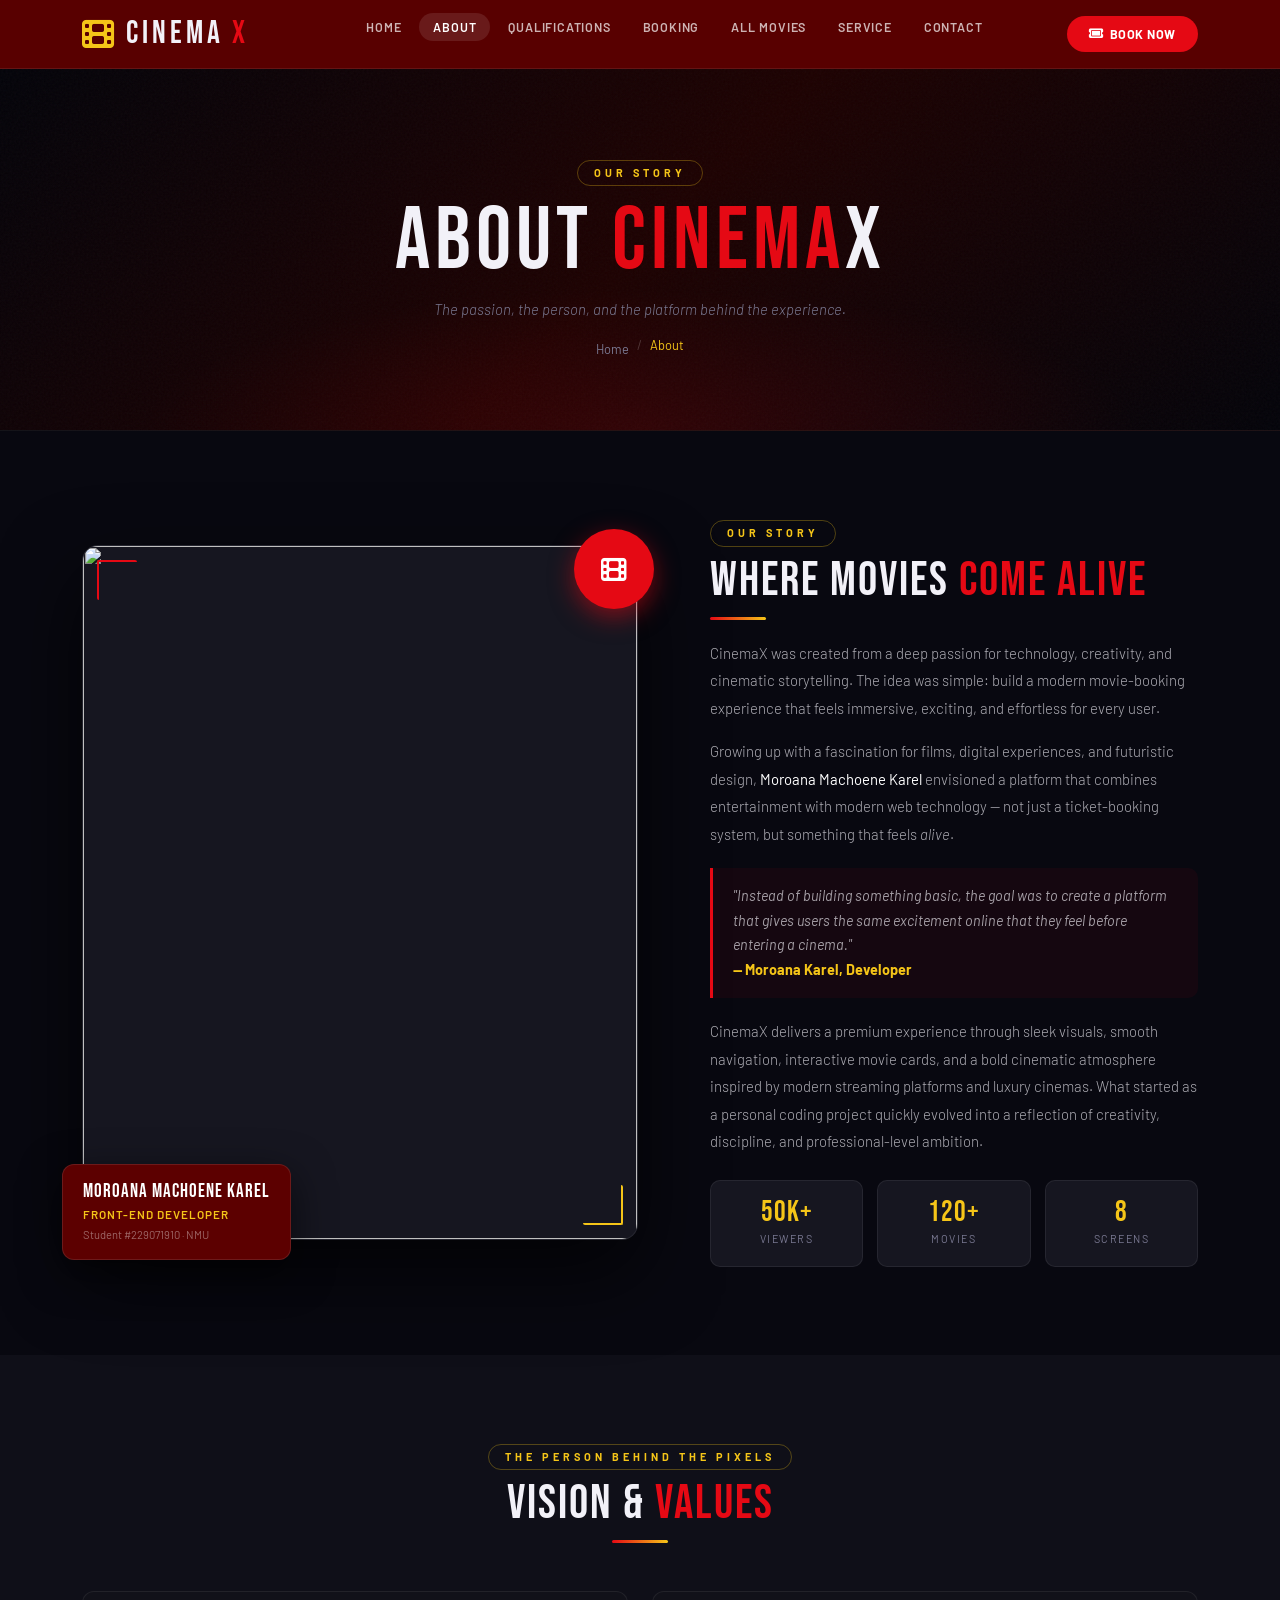
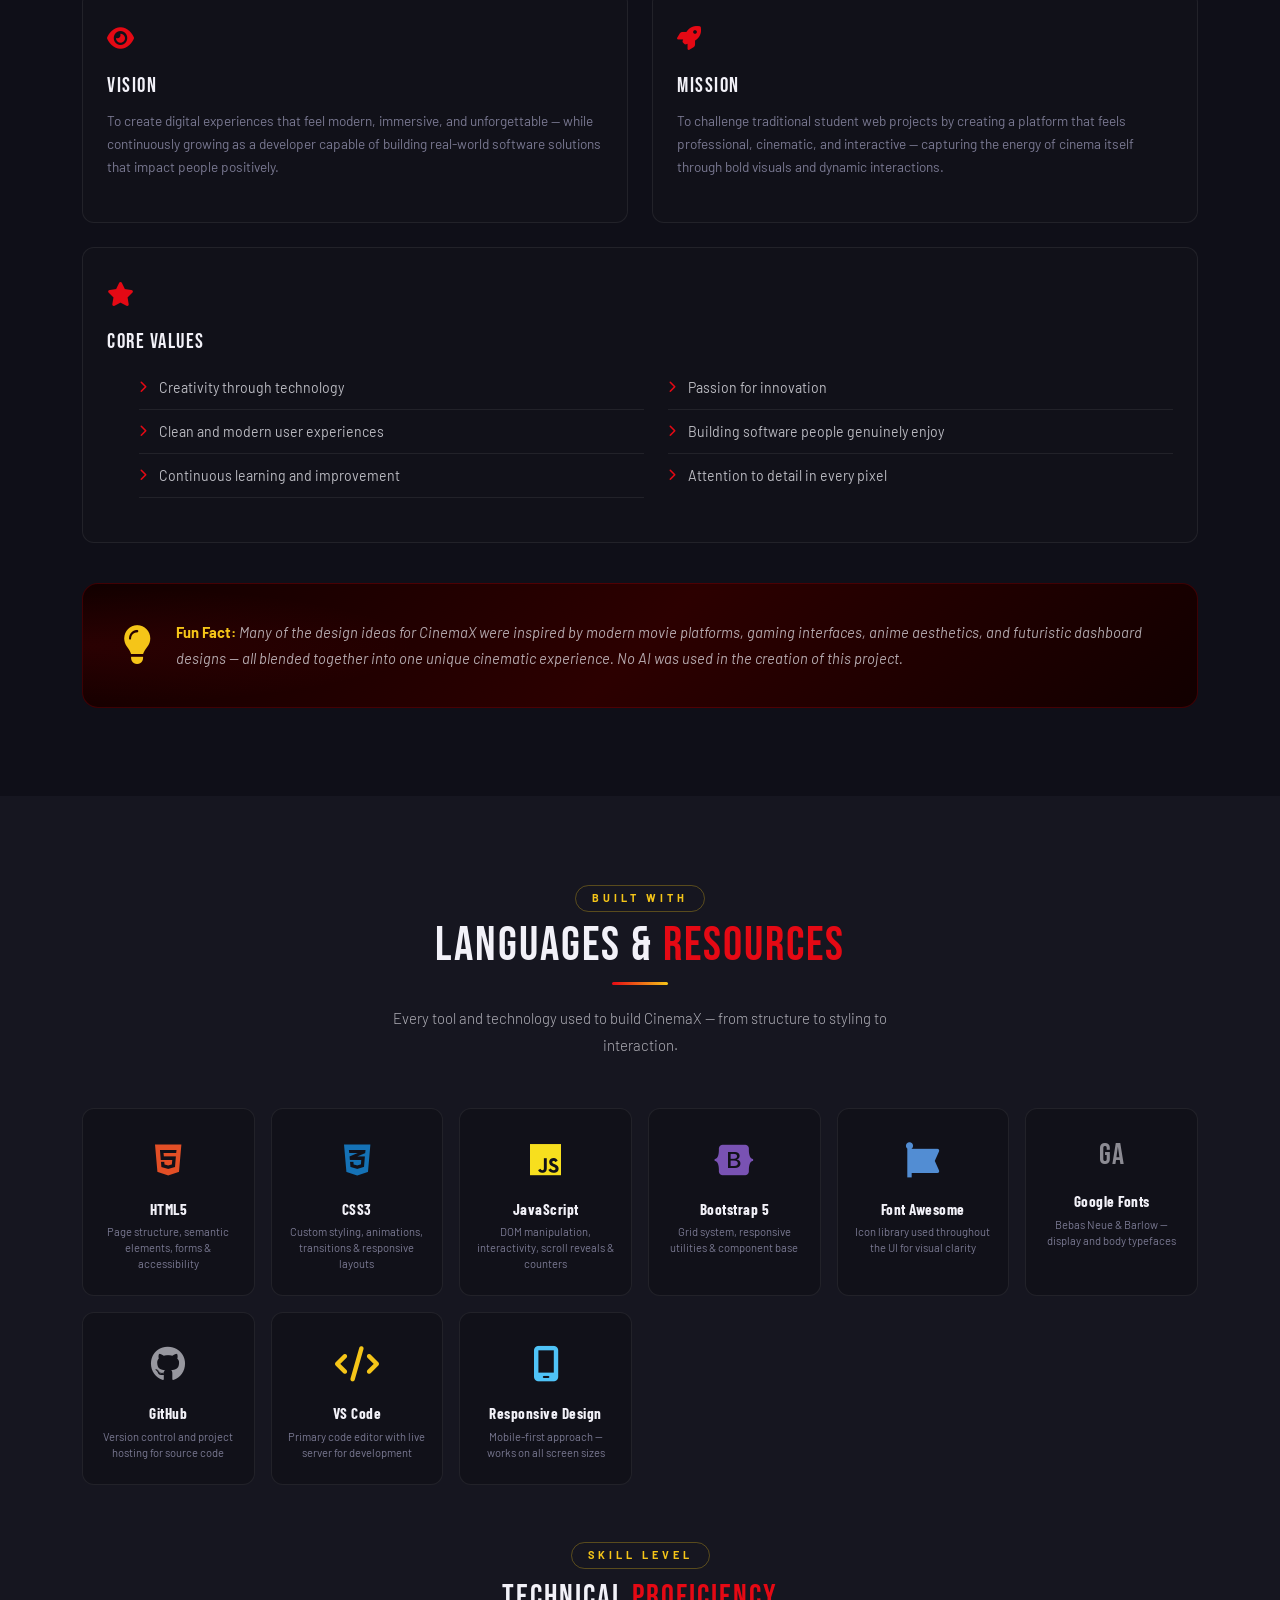
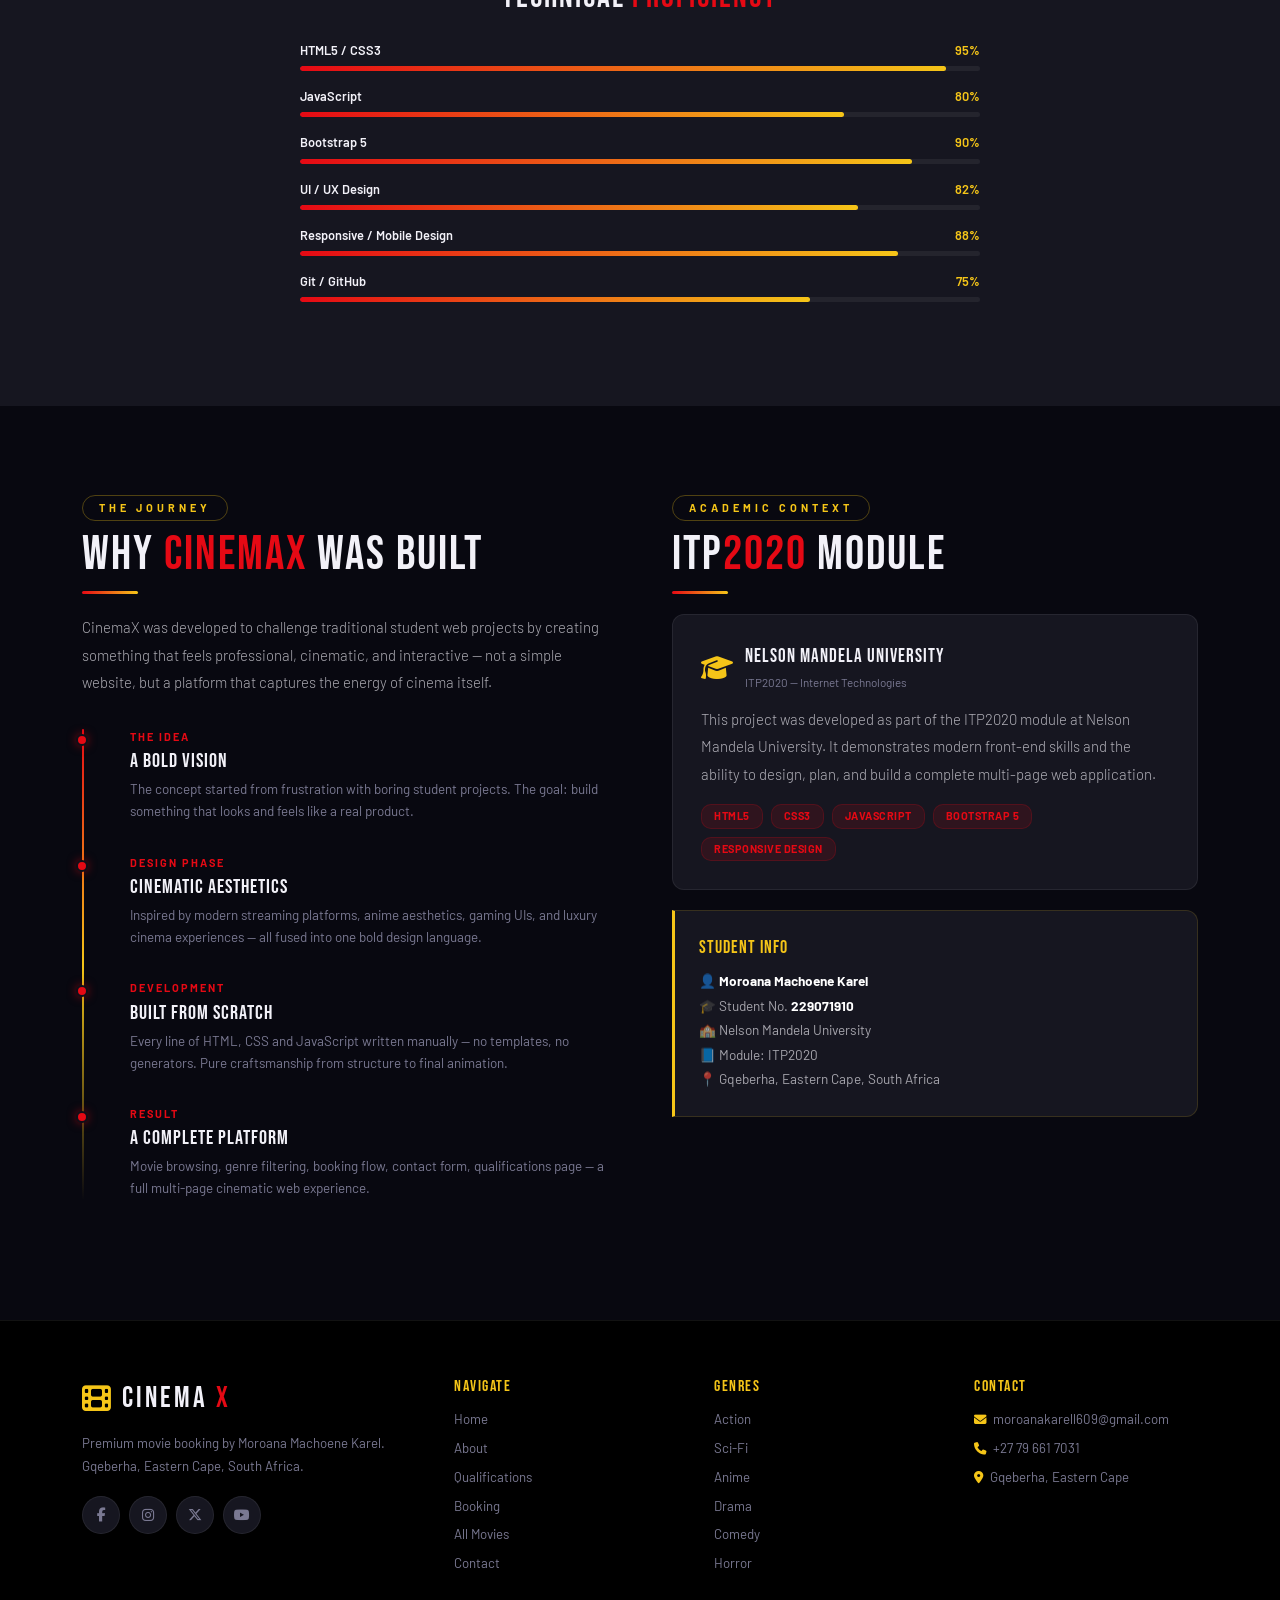
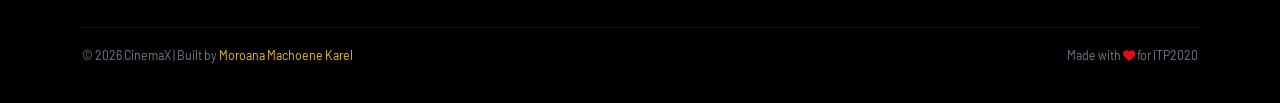
==== commit 7e368aaf: "Update about.html" ====
--- a/about.html
+++ b/about.html
@@ -1298,6 +1298,7 @@
                 <li><a href="qualifications.html">Qualifications</a></li>
                 <li><a href="booking.html">Booking</a></li>
                 <li><a href="listedMovies.html">All Movies</a></li>
+                <li><a href="service.html">Service</a></li>
                 <li><a href="contact.html">Contact</a></li>
             </ul>
             <a href="booking.html" class="btn-booknow"><i class="fa-solid fa-ticket"></i> Book Now</a>
